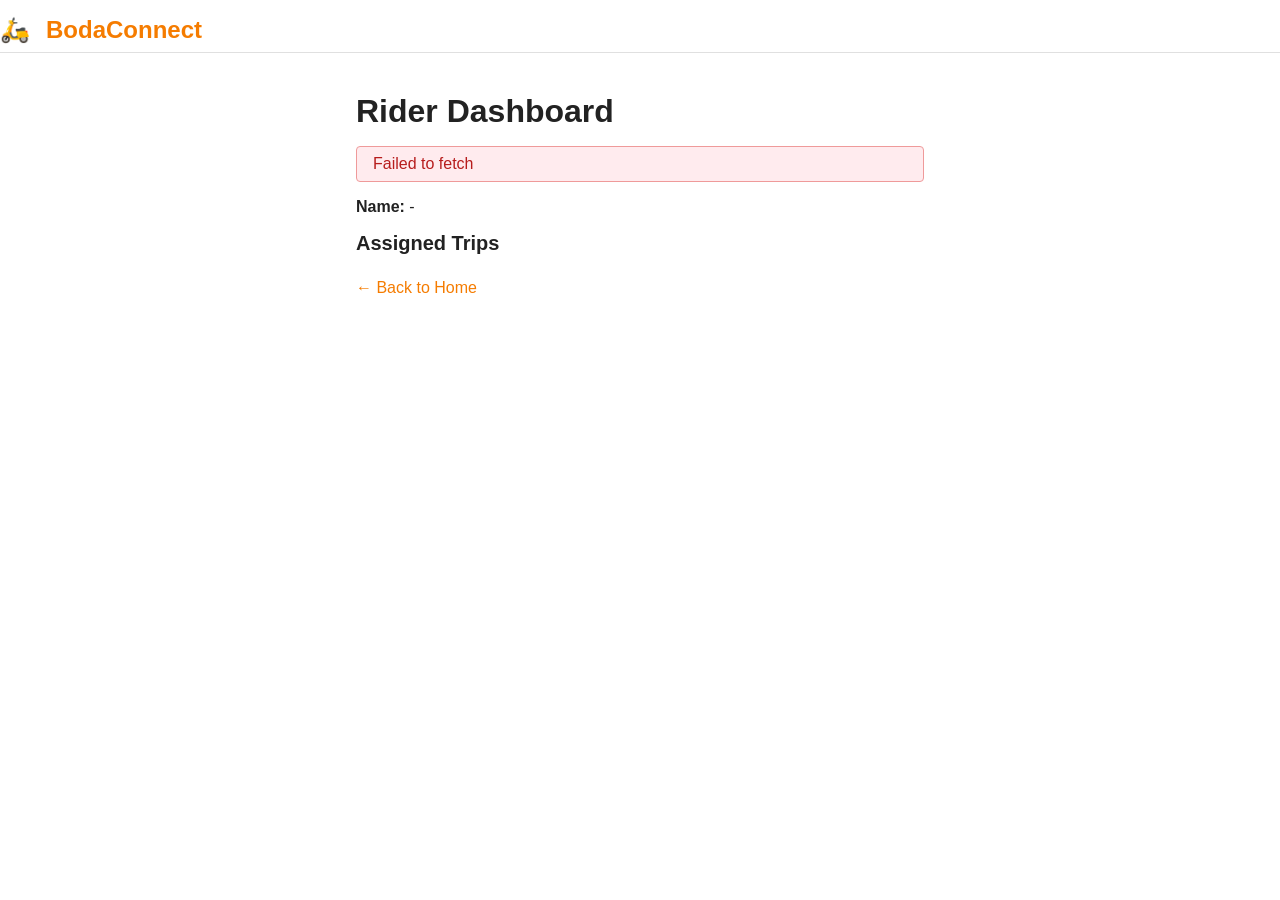
==== frontend/dashboard.html @ 8013fc85 "Cleanup: remove duplicate frontend folder, consolidate all files into 'frontend'" ====
<!DOCTYPE html>
<html lang="en">
<head>
  <meta charset="UTF-8">
  <meta name="viewport" content="width=device-width, initial-scale=1.0">
  <title>Rider Dashboard - BodaConnect</title>
  <link rel="stylesheet" href="css/styles.css">
</head>
<body class="dashboard-page">
  <header class="header">
    <span class="icon" aria-label="motorcycle">🛵</span>
    <span class="logo">BodaConnect</span>
  </header>
  <main class="container">
    <h1>Rider Dashboard</h1>
    <div id="dashboard-status"></div>
    <div style="margin-bottom:16px;">
      <strong>Name:</strong> <span id="rider-name">-</span>
    </div>
    <h2>Assigned Trips</h2>
    <ul class="trips-list" id="trips-list"></ul>
    <div style="margin-top:24px;">
      <a href="index.html" style="color:var(--accent); text-decoration:none;">&larr; Back to Home</a>
    </div>
  </main>
  <script src="js/app.js"></script>
</body>
</html>
---- frontend/css/styles.css ----
/* BodaConnect - Realistic, Clean, Product UI */
:root {
  --accent: #f57c00;
  --accent-dark: #e65100;
  --bg: #fff;
  --text: #222;
  --muted: #888;
  --border: #e0e0e0;
  --radius: 4px;
  --space-1: 8px;
  --space-2: 16px;
  --space-3: 24px;
  --max-width: 600px;
}

body {
  margin: 0;
  padding: 0;
  font-family: Arial, Helvetica, sans-serif;
  background: var(--bg);
  color: var(--text);
}

.header {
  width: 100%;
  background: var(--bg);
  border-bottom: 1px solid var(--border);
  padding: var(--space-2) 0 var(--space-1) 0;
  display: flex;
  align-items: center;
  gap: var(--space-1);
  box-sizing: border-box;
}
.header .logo {
  font-size: 1.5rem;
  font-weight: bold;
  color: var(--accent);
  margin-right: var(--space-1);
}
.header .icon {
  font-size: 1.5rem;
  margin-right: var(--space-1);
}

.container {
  max-width: var(--max-width);
  margin: 0 auto;
  padding: var(--space-3) var(--space-2);
  box-sizing: border-box;
}

h1, h2, h3 {
  font-weight: 600;
  margin-bottom: var(--space-2);
  color: var(--text);
}

h1 {
  font-size: 2rem;
  margin-top: var(--space-2);
}

h2 {
  font-size: 1.25rem;
  margin-top: var(--space-2);
}

p, label {
  font-size: 1rem;
  color: var(--text);
}

label {
  margin-bottom: var(--space-1);
  display: block;
}

input[type="text"] {
  width: 100%;
  padding: var(--space-1);
  margin-bottom: var(--space-2);
  border: 1px solid var(--border);
  border-radius: var(--radius);
  font-size: 1rem;
  background: #fafafa;
  box-sizing: border-box;
}

.button-group {
  display: flex;
  flex-direction: column;
  gap: var(--space-2);
  margin-top: var(--space-3);
}

.btn {
  padding: var(--space-1) var(--space-2);
  font-size: 1rem;
  border-radius: var(--radius);
  border: none;
  cursor: pointer;
  margin-bottom: 0;
  transition: background 0.2s, color 0.2s, border 0.2s;
}
.btn-primary {
  background: var(--accent);
  color: #fff;
  border: 1px solid var(--accent);
  font-weight: 600;
}
.btn-primary:hover:enabled {
  background: var(--accent-dark);
  border-color: var(--accent-dark);
}
.btn-primary:disabled {
  background: #ffd8b0;
  color: #fff;
  border-color: #ffd8b0;
  cursor: not-allowed;
}
.btn-secondary {
  background: #fff;
  color: var(--accent);
  border: 1px solid var(--accent);
  font-weight: 500;
}
.btn-secondary:hover:enabled {
  background: #fff3e0;
}

.status-message {
  margin: var(--space-2) 0;
  padding: var(--space-1) var(--space-2);
  border-radius: var(--radius);
  font-size: 1rem;
}
.status-success {
  background: #e8f5e9;
  color: #256029;
  border: 1px solid #a5d6a7;
}
.status-error {
  background: #ffebee;
  color: #b71c1c;
  border: 1px solid #ef9a9a;
}
.status-loading {
  background: #fffde7;
  color: var(--accent);
  border: 1px solid #ffe082;
}

.trips-list {
  list-style: none;
  padding: 0;
  margin: 0;
}
.trips-list li {
  padding: var(--space-1) 0;
  border-bottom: 1px solid var(--border);
  display: flex;
  justify-content: space-between;
  align-items: center;
  font-size: 1rem;
}
.trips-list li:last-child {
  border-bottom: none;
}

@media (max-width: 700px) {
  .container {
    padding: var(--space-2) var(--space-1);
  }
  h1 {
    font-size: 1.25rem;
  }
}
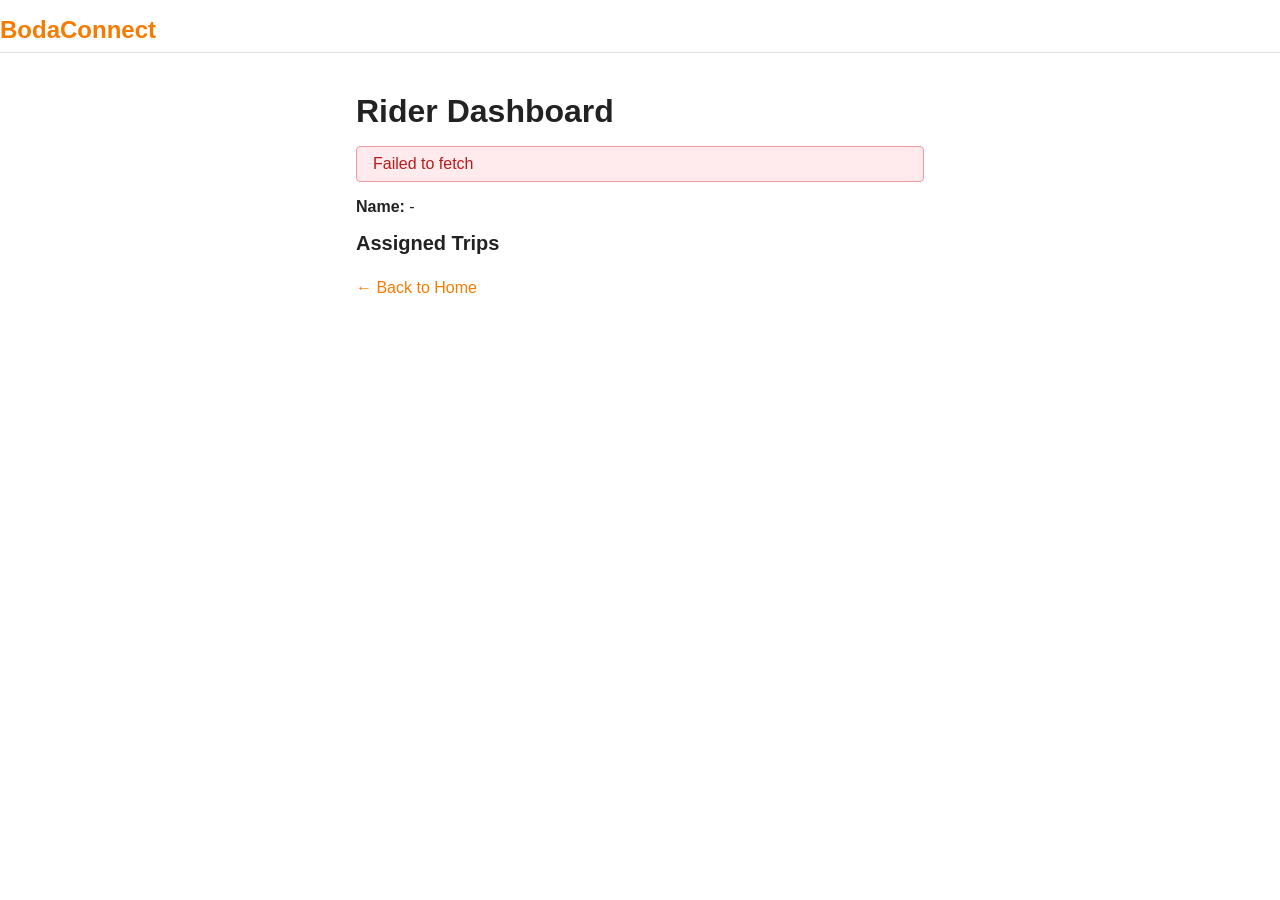
==== commit 93087fb8: "presentation went well." ====
--- a/frontend/dashboard.html
+++ b/frontend/dashboard.html
@@ -7,8 +7,7 @@
   <link rel="stylesheet" href="css/styles.css">
 </head>
 <body class="dashboard-page">
-  <header class="header">
-    <span class="icon" aria-label="motorcycle">🛵</span>
+  <header class="header"> 
     <span class="logo">BodaConnect</span>
   </header>
   <main class="container">
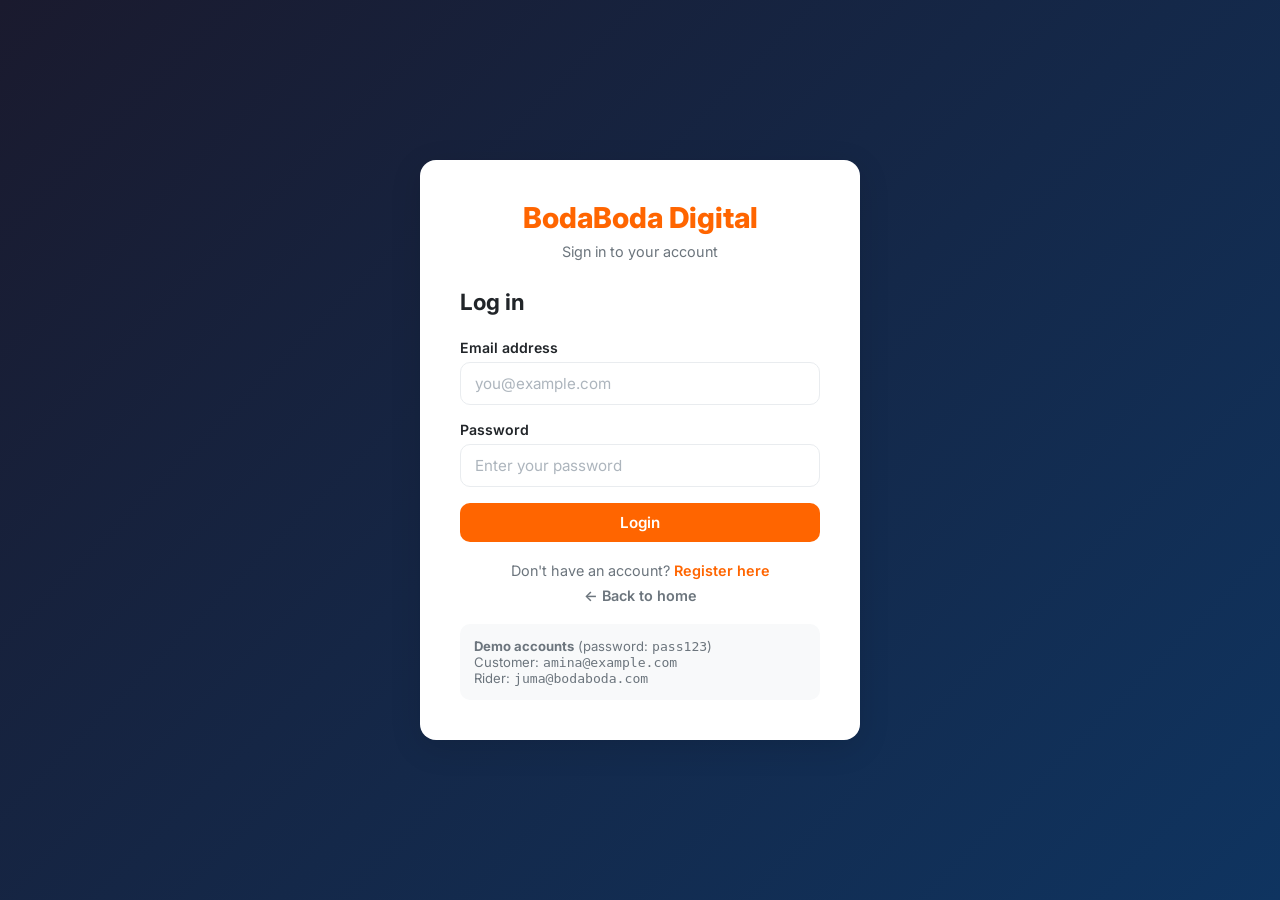
==== commit 970fd4b6: "Overhaul: SQLite DB, multi-container compose, frontend redesign, user metrics - Replace Supabase/Pos" ====
--- a/frontend/dashboard.html
+++ b/frontend/dashboard.html
@@ -3,25 +3,111 @@
 <head>
   <meta charset="UTF-8">
   <meta name="viewport" content="width=device-width, initial-scale=1.0">
-  <title>Rider Dashboard - BodaConnect</title>
+  <title>My Dashboard – BodaBoda Digital</title>
   <link rel="stylesheet" href="css/styles.css">
 </head>
-<body class="dashboard-page">
-  <header class="header"> 
-    <span class="logo">BodaConnect</span>
-  </header>
-  <main class="container">
-    <h1>Rider Dashboard</h1>
-    <div id="dashboard-status"></div>
-    <div style="margin-bottom:16px;">
-      <strong>Name:</strong> <span id="rider-name">-</span>
+<body>
+
+  <nav class="navbar">
+    <a href="/" class="navbar-brand">BodaBoda Digital</a>
+    <div class="navbar-links">
+      <a href="request.html"><button class="btn btn-primary btn-sm">+ New Ride</button></a>
+      <button class="btn btn-outline btn-sm" onclick="logout()">Logout</button>
     </div>
-    <h2>Assigned Trips</h2>
-    <ul class="trips-list" id="trips-list"></ul>
-    <div style="margin-top:24px;">
-      <a href="index.html" style="color:var(--accent); text-decoration:none;">&larr; Back to Home</a>
+  </nav>
+
+  <div class="page-wrapper">
+
+    <div class="page-header">
+      <h1>My Dashboard</h1>
+      <p id="welcome-sub" class="text-muted"></p>
     </div>
-  </main>
+
+    <div id="alert-box"></div>
+
+    <div class="stats-grid" id="stats-grid">
+      <div class="stat-card">
+        <div class="stat-label">Completed Trips</div>
+        <div class="stat-value" id="stat-completed">—</div>
+      </div>
+      <div class="stat-card">
+        <div class="stat-label">Total Trips</div>
+        <div class="stat-value" id="stat-total">—</div>
+      </div>
+      <div class="stat-card">
+        <div class="stat-label">Phone</div>
+        <div class="stat-value" id="stat-phone" style="font-size:1.1rem;">—</div>
+      </div>
+    </div>
+
+    <div class="table-wrap">
+      <h3 style="padding:20px 24px 0;">Recent Trips</h3>
+      <div id="trips-body">
+        <p style="padding:24px; color:var(--text-muted);">Loading trips...</p>
+      </div>
+    </div>
+
+  </div>
+
   <script src="js/app.js"></script>
+  <script>
+    requireLogin('customer');
+    const user = getStoredUser();
+    document.getElementById('welcome-sub').textContent = user.name;
+
+    async function loadDashboard() {
+      try {
+        const res  = await fetch(`/api/dashboard/customer?user_id=${user.user_id}`);
+        const data = await res.json();
+        if (!res.ok) throw new Error(data.error || 'Failed to load dashboard');
+
+        document.getElementById('stat-completed').textContent = data.completed;
+        document.getElementById('stat-total').textContent     = data.trips.length;
+        document.getElementById('stat-phone').textContent     = data.phone || '—';
+
+        if (!data.trips.length) {
+          document.getElementById('trips-body').innerHTML = `
+            <div style="padding:40px; text-align:center; color:var(--text-muted);">
+              No trips on record. <a href="request.html" style="color:var(--orange); font-weight:600;">Request a ride</a>
+            </div>`;
+          return;
+        }
+
+        document.getElementById('trips-body').innerHTML = `
+          <table>
+            <thead>
+              <tr>
+                <th>#</th><th>Pickup</th><th>Destination</th><th>Rider</th>
+                <th>Fare</th><th>Status</th><th>Date</th>
+              </tr>
+            </thead>
+            <tbody>
+              ${data.trips.map(t => `
+                <tr>
+                  <td data-label="#">${t.id}</td>
+                  <td data-label="Pickup">${t.pickup}</td>
+                  <td data-label="Destination">${t.destination}</td>
+                  <td data-label="Rider">${t.rider_name || '—'}</td>
+                  <td data-label="Fare">TZS ${t.fare ?? '—'}</td>
+                  <td data-label="Status"><span class="badge ${badgeClass(t.status)}">${t.status}</span></td>
+                  <td data-label="Date">${fmtDate(t.created_at)}</td>
+                </tr>`).join('')}
+            </tbody>
+          </table>`;
+      } catch(err) {
+        document.getElementById('alert-box').innerHTML = `<div class="alert alert-error">${err.message}</div>`;
+      }
+    }
+
+    function badgeClass(s) {
+      return {completed:'badge-success', active:'badge-info', pending:'badge-warning', cancelled:'badge-danger'}[s] || 'badge-secondary';
+    }
+    function fmtDate(d) {
+      if (!d) return '—';
+      return new Date(d).toLocaleDateString('en-KE', { day:'numeric', month:'short', year:'numeric' });
+    }
+
+    loadDashboard();
+  </script>
 </body>
 </html>
--- a/frontend/css/styles.css
+++ b/frontend/css/styles.css
@@ -1,177 +1,515 @@
-/* BodaConnect - Realistic, Clean, Product UI */
+@import url('https://fonts.googleapis.com/css2?family=Inter:wght@400;500;600;700;800&display=swap');
+
 :root {
-  --accent: #f57c00;
-  --accent-dark: #e65100;
-  --bg: #fff;
-  --text: #222;
-  --muted: #888;
-  --border: #e0e0e0;
-  --radius: 4px;
-  --space-1: 8px;
-  --space-2: 16px;
-  --space-3: 24px;
-  --max-width: 600px;
-}
+  --orange:       #FF6500;
+  --orange-dark:  #D94F00;
+  --orange-light: #FFF0E6;
+  --dark:         #1A1A2E;
+  --dark-2:       #16213E;
+  --gray-1:       #F8F9FA;
+  --gray-2:       #E9ECEF;
+  --gray-3:       #ADB5BD;
+  --text:         #212529;
+  --text-muted:   #6C757D;
+  --success:      #2ECC71;
+  --danger:       #E74C3C;
+  --warning:      #F39C12;
+  --white:        #FFFFFF;
+  --radius:       10px;
+  --radius-lg:    16px;
+  --shadow:       0 2px 12px rgba(0,0,0,.08);
+  --shadow-lg:    0 8px 32px rgba(0,0,0,.12);
+  --transition:   all .2s ease;
+}
+
+*, *::before, *::after { box-sizing: border-box; margin: 0; padding: 0; }
 
 body {
-  margin: 0;
-  padding: 0;
-  font-family: Arial, Helvetica, sans-serif;
-  background: var(--bg);
+  font-family: 'Inter', Arial, sans-serif;
+  background: var(--gray-1);
   color: var(--text);
-}
-
-.header {
-  width: 100%;
-  background: var(--bg);
-  border-bottom: 1px solid var(--border);
-  padding: var(--space-2) 0 var(--space-1) 0;
+  min-height: 100vh;
+}
+
+a { text-decoration: none; color: inherit; }
+
+/* ── Navbar ─────────────────────────────────────── */
+.navbar {
+  background: var(--white);
+  border-bottom: 1px solid var(--gray-2);
+  padding: 0 24px;
+  height: 64px;
   display: flex;
   align-items: center;
-  gap: var(--space-1);
-  box-sizing: border-box;
-}
-.header .logo {
-  font-size: 1.5rem;
-  font-weight: bold;
-  color: var(--accent);
-  margin-right: var(--space-1);
-}
-.header .icon {
-  font-size: 1.5rem;
-  margin-right: var(--space-1);
-}
-
-.container {
-  max-width: var(--max-width);
-  margin: 0 auto;
-  padding: var(--space-3) var(--space-2);
-  box-sizing: border-box;
-}
-
-h1, h2, h3 {
+  justify-content: space-between;
+  position: sticky;
+  top: 0;
+  z-index: 100;
+  box-shadow: var(--shadow);
+}
+.navbar-brand {
+  display: flex;
+  align-items: center;
+  gap: 10px;
+  font-size: 1.4rem;
+  font-weight: 800;
+  color: var(--orange);
+}
+.navbar-brand .icon { font-size: 1.6rem; }
+.navbar-links { display: flex; align-items: center; gap: 12px; }
+
+/* ── Buttons ─────────────────────────────────────── */
+.btn {
+  display: inline-flex;
+  align-items: center;
+  justify-content: center;
+  gap: 6px;
+  padding: 10px 20px;
+  font-size: .95rem;
   font-weight: 600;
-  margin-bottom: var(--space-2);
-  color: var(--text);
-}
-
-h1 {
-  font-size: 2rem;
-  margin-top: var(--space-2);
-}
-
-h2 {
-  font-size: 1.25rem;
-  margin-top: var(--space-2);
-}
-
-p, label {
-  font-size: 1rem;
-  color: var(--text);
-}
-
-label {
-  margin-bottom: var(--space-1);
-  display: block;
-}
-
-input[type="text"] {
-  width: 100%;
-  padding: var(--space-1);
-  margin-bottom: var(--space-2);
-  border: 1px solid var(--border);
-  border-radius: var(--radius);
-  font-size: 1rem;
-  background: #fafafa;
-  box-sizing: border-box;
-}
-
-.button-group {
-  display: flex;
-  flex-direction: column;
-  gap: var(--space-2);
-  margin-top: var(--space-3);
-}
-
-.btn {
-  padding: var(--space-1) var(--space-2);
-  font-size: 1rem;
   border-radius: var(--radius);
   border: none;
   cursor: pointer;
-  margin-bottom: 0;
-  transition: background 0.2s, color 0.2s, border 0.2s;
+  transition: var(--transition);
+  font-family: 'Inter', Arial, sans-serif;
 }
 .btn-primary {
-  background: var(--accent);
-  color: #fff;
-  border: 1px solid var(--accent);
+  background: var(--orange);
+  color: var(--white);
+}
+.btn-primary:hover { background: var(--orange-dark); }
+.btn-outline {
+  background: transparent;
+  color: var(--orange);
+  border: 2px solid var(--orange);
+}
+.btn-outline:hover { background: var(--orange-light); }
+.btn-ghost {
+  background: transparent;
+  color: var(--text-muted);
+}
+.btn-ghost:hover { background: var(--gray-2); color: var(--text); }
+.btn-success { background: var(--success); color: var(--white); }
+.btn-success:hover { background: #27AE60; }
+.btn-danger  { background: var(--danger);  color: var(--white); }
+.btn-danger:hover  { background: #C0392B; }
+.btn-sm { padding: 6px 14px; font-size: .85rem; }
+.btn-lg { padding: 14px 32px; font-size: 1.05rem; }
+.btn-block { width: 100%; }
+.btn:disabled { opacity: .5; cursor: not-allowed; }
+
+/* ── Hero ────────────────────────────────────────── */
+.hero {
+  background: linear-gradient(135deg, var(--dark) 0%, var(--dark-2) 50%, #0F3460 100%);
+  color: var(--white);
+  padding: 80px 24px 100px;
+  text-align: center;
+  position: relative;
+  overflow: hidden;
+}
+.hero::before {
+  content: '';
+  position: absolute;
+  inset: 0;
+  background: url("data:image/svg+xml,%3Csvg width='60' height='60' viewBox='0 0 60 60' xmlns='http://www.w3.org/2000/svg'%3E%3Cg fill='none' fill-rule='evenodd'%3E%3Cg fill='%23ffffff' fill-opacity='0.03'%3E%3Ccircle cx='30' cy='30' r='4'/%3E%3C/g%3E%3C/g%3E%3C/svg%3E");
+  pointer-events: none;
+}
+.hero-badge {
+  display: inline-block;
+  background: rgba(255,101,0,.2);
+  border: 1px solid rgba(255,101,0,.4);
+  color: #FFB380;
+  padding: 6px 16px;
+  border-radius: 20px;
+  font-size: .85rem;
   font-weight: 600;
-}
-.btn-primary:hover:enabled {
-  background: var(--accent-dark);
-  border-color: var(--accent-dark);
-}
-.btn-primary:disabled {
-  background: #ffd8b0;
-  color: #fff;
-  border-color: #ffd8b0;
-  cursor: not-allowed;
-}
-.btn-secondary {
-  background: #fff;
-  color: var(--accent);
-  border: 1px solid var(--accent);
+  margin-bottom: 24px;
+}
+.hero h1 {
+  font-size: clamp(2rem, 5vw, 3.5rem);
+  font-weight: 800;
+  line-height: 1.15;
+  margin-bottom: 20px;
+}
+.hero h1 span { color: var(--orange); }
+.hero p {
+  font-size: 1.15rem;
+  color: rgba(255,255,255,.75);
+  max-width: 520px;
+  margin: 0 auto 36px;
+}
+.hero-cta { display: flex; gap: 14px; justify-content: center; flex-wrap: wrap; }
+
+/* ── Stats bar ───────────────────────────────────── */
+.stats-bar {
+  background: var(--white);
+  box-shadow: var(--shadow-lg);
+  border-radius: var(--radius-lg);
+  display: flex;
+  justify-content: space-around;
+  flex-wrap: wrap;
+  gap: 16px;
+  padding: 24px 32px;
+  max-width: 800px;
+  margin: -40px auto 0;
+  position: relative;
+  z-index: 10;
+}
+.stat-item { text-align: center; }
+.stat-item .num {
+  font-size: 1.8rem;
+  font-weight: 800;
+  color: var(--orange);
+  display: block;
+}
+.stat-item .label {
+  font-size: .82rem;
+  color: var(--text-muted);
   font-weight: 500;
-}
-.btn-secondary:hover:enabled {
-  background: #fff3e0;
-}
-
-.status-message {
-  margin: var(--space-2) 0;
-  padding: var(--space-1) var(--space-2);
+  text-transform: uppercase;
+  letter-spacing: .05em;
+}
+
+/* ── Section ─────────────────────────────────────── */
+.section { padding: 72px 24px; }
+.section-title {
+  text-align: center;
+  font-size: 2rem;
+  font-weight: 800;
+  margin-bottom: 8px;
+}
+.section-sub {
+  text-align: center;
+  color: var(--text-muted);
+  margin-bottom: 48px;
+  font-size: 1rem;
+}
+
+/* ── Cards ───────────────────────────────────────── */
+.card {
+  background: var(--white);
+  border-radius: var(--radius-lg);
+  box-shadow: var(--shadow);
+  padding: 28px;
+}
+.card-grid {
+  display: grid;
+  grid-template-columns: repeat(auto-fit, minmax(240px, 1fr));
+  gap: 24px;
+  max-width: 1100px;
+  margin: 0 auto;
+}
+.feature-card {
+  text-align: center;
+  padding: 36px 24px;
+  border-radius: var(--radius-lg);
+  background: var(--white);
+  box-shadow: var(--shadow);
+  transition: var(--transition);
+}
+.feature-card:hover { transform: translateY(-4px); box-shadow: var(--shadow-lg); }
+.feature-card h3 { font-size: 1.1rem; font-weight: 700; margin-bottom: 8px; }
+.feature-card p  { color: var(--text-muted); font-size: .9rem; line-height: 1.6; }
+
+/* ── Steps ───────────────────────────────────────── */
+.steps { display: flex; justify-content: center; gap: 40px; flex-wrap: wrap; }
+.step { text-align: center; max-width: 200px; }
+.step-num {
+  width: 52px; height: 52px;
+  background: var(--orange);
+  color: var(--white);
+  border-radius: 50%;
+  display: flex; align-items: center; justify-content: center;
+  font-size: 1.3rem;
+  font-weight: 800;
+  margin: 0 auto 16px;
+}
+.step h3 { font-size: 1rem; font-weight: 700; margin-bottom: 6px; }
+.step p  { color: var(--text-muted); font-size: .88rem; }
+
+/* ── Auth pages ──────────────────────────────────── */
+.auth-page {
+  min-height: 100vh;
+  display: flex;
+  align-items: center;
+  justify-content: center;
+  background: linear-gradient(135deg, var(--dark) 0%, #0F3460 100%);
+  padding: 24px;
+}
+.auth-card {
+  background: var(--white);
+  border-radius: var(--radius-lg);
+  padding: 40px;
+  width: 100%;
+  max-width: 440px;
+  box-shadow: var(--shadow-lg);
+}
+.auth-card .logo {
+  text-align: center;
+  font-size: 1.8rem;
+  font-weight: 800;
+  color: var(--orange);
+  margin-bottom: 8px;
+}
+.auth-card .logo-sub {
+  text-align: center;
+  color: var(--text-muted);
+  margin-bottom: 28px;
+  font-size: .9rem;
+}
+.auth-card h2 { font-size: 1.4rem; font-weight: 700; margin-bottom: 24px; }
+.auth-footer {
+  text-align: center;
+  margin-top: 20px;
+  color: var(--text-muted);
+  font-size: .9rem;
+}
+.auth-footer a { color: var(--orange); font-weight: 600; }
+
+/* Role selector */
+.role-selector {
+  display: grid;
+  grid-template-columns: 1fr 1fr;
+  gap: 12px;
+  margin-bottom: 20px;
+}
+.role-option {
+  border: 2px solid var(--gray-2);
   border-radius: var(--radius);
+  padding: 14px 10px;
+  text-align: center;
+  cursor: pointer;
+  transition: var(--transition);
+}
+.role-option:hover { border-color: var(--orange); }
+.role-option.active { border-color: var(--orange); background: var(--orange-light); }
+.role-option span { font-size: .9rem; font-weight: 600; }
+
+/* ── Form ────────────────────────────────────────── */
+.form-group { margin-bottom: 16px; }
+.form-label { display: block; font-size: .88rem; font-weight: 600; margin-bottom: 6px; color: var(--text); }
+.form-input {
+  width: 100%;
+  padding: 11px 14px;
+  border: 1.5px solid var(--gray-2);
+  border-radius: var(--radius);
+  font-size: .95rem;
+  font-family: 'Inter', Arial, sans-serif;
+  background: var(--white);
+  color: var(--text);
+  transition: var(--transition);
+}
+.form-input:focus { outline: none; border-color: var(--orange); box-shadow: 0 0 0 3px rgba(255,101,0,.12); }
+.form-input::placeholder { color: var(--gray-3); }
+.form-select {
+  appearance: none;
+  background-image: url("data:image/svg+xml,%3Csvg xmlns='http://www.w3.org/2000/svg' width='16' height='16' fill='%23ADB5BD' viewBox='0 0 16 16'%3E%3Cpath d='M7.247 11.14 2.451 5.658C1.885 5.013 2.345 4 3.204 4h9.592a1 1 0 0 1 .753 1.659l-4.796 5.48a1 1 0 0 1-1.506 0z'/%3E%3C/svg%3E");
+  background-repeat: no-repeat;
+  background-position: right 12px center;
+  padding-right: 36px;
+}
+
+/* ── Alert ───────────────────────────────────────── */
+.alert {
+  padding: 12px 16px;
+  border-radius: var(--radius);
+  font-size: .9rem;
+  margin-bottom: 16px;
+}
+.alert-success { background: #D4EDDA; color: #155724; border: 1px solid #C3E6CB; }
+.alert-error   { background: #F8D7DA; color: #721C24; border: 1px solid #F5C6CB; }
+.alert-info    { background: #D1ECF1; color: #0C5460; border: 1px solid #BEE5EB; }
+.alert-warning { background: #FFF3CD; color: #856404; border: 1px solid #FFEEBA; }
+
+/* ── Dashboard pages ─────────────────────────────── */
+.page-wrapper { max-width: 1100px; margin: 0 auto; padding: 32px 24px; }
+.page-header { margin-bottom: 28px; }
+.page-header h1 { font-size: 1.8rem; font-weight: 800; }
+.page-header p  { color: var(--text-muted); margin-top: 4px; }
+
+.stats-grid {
+  display: grid;
+  grid-template-columns: repeat(auto-fit, minmax(160px, 1fr));
+  gap: 16px;
+  margin-bottom: 28px;
+}
+.stat-card {
+  background: var(--white);
+  border-radius: var(--radius-lg);
+  padding: 20px;
+  box-shadow: var(--shadow);
+}
+.stat-card .stat-label {
+  font-size: .8rem;
+  font-weight: 600;
+  color: var(--text-muted);
+  text-transform: uppercase;
+  letter-spacing: .06em;
+  margin-bottom: 8px;
+}
+.stat-card .stat-value {
+  font-size: 2rem;
+  font-weight: 800;
+  color: var(--text);
+}
+
+/* ── Table ───────────────────────────────────────── */
+.table-wrap {
+  background: var(--white);
+  border-radius: var(--radius-lg);
+  box-shadow: var(--shadow);
+  overflow: hidden;
+}
+.table-wrap h3 {
+  padding: 20px 24px 0;
   font-size: 1rem;
-}
-.status-success {
-  background: #e8f5e9;
-  color: #256029;
-  border: 1px solid #a5d6a7;
-}
-.status-error {
-  background: #ffebee;
-  color: #b71c1c;
-  border: 1px solid #ef9a9a;
-}
-.status-loading {
-  background: #fffde7;
-  color: var(--accent);
-  border: 1px solid #ffe082;
-}
-
-.trips-list {
-  list-style: none;
-  padding: 0;
-  margin: 0;
-}
-.trips-list li {
-  padding: var(--space-1) 0;
-  border-bottom: 1px solid var(--border);
+  font-weight: 700;
+}
+table {
+  width: 100%;
+  border-collapse: collapse;
+  font-size: .9rem;
+}
+thead th {
+  background: var(--gray-1);
+  padding: 12px 20px;
+  text-align: left;
+  font-size: .78rem;
+  font-weight: 700;
+  text-transform: uppercase;
+  letter-spacing: .06em;
+  color: var(--text-muted);
+  border-bottom: 1px solid var(--gray-2);
+}
+tbody td {
+  padding: 14px 20px;
+  border-bottom: 1px solid var(--gray-2);
+  vertical-align: middle;
+}
+tbody tr:last-child td { border-bottom: none; }
+tbody tr:hover { background: var(--gray-1); }
+
+/* ── Badge ───────────────────────────────────────── */
+.badge {
+  display: inline-block;
+  padding: 3px 10px;
+  border-radius: 20px;
+  font-size: .76rem;
+  font-weight: 700;
+  text-transform: uppercase;
+  letter-spacing: .04em;
+}
+.badge-success   { background: #D4EDDA; color: #155724; }
+.badge-warning   { background: #FFF3CD; color: #856404; }
+.badge-danger    { background: #F8D7DA; color: #721C24; }
+.badge-info      { background: #D1ECF1; color: #0C5460; }
+.badge-secondary { background: var(--gray-2); color: var(--text-muted); }
+.badge-orange    { background: var(--orange-light); color: var(--orange-dark); }
+
+/* ── Rider status toggle ─────────────────────────── */
+.status-toggle {
   display: flex;
-  justify-content: space-between;
-  align-items: center;
-  font-size: 1rem;
-}
-.trips-list li:last-child {
-  border-bottom: none;
-}
-
-@media (max-width: 700px) {
-  .container {
-    padding: var(--space-2) var(--space-1);
-  }
-  h1 {
-    font-size: 1.25rem;
-  }
-}
+  gap: 10px;
+  flex-wrap: wrap;
+  margin-bottom: 16px;
+}
+.status-btn {
+  padding: 8px 18px;
+  border-radius: 20px;
+  border: 2px solid var(--gray-2);
+  background: var(--white);
+  font-size: .85rem;
+  font-weight: 600;
+  cursor: pointer;
+  transition: var(--transition);
+  font-family: 'Inter', Arial, sans-serif;
+}
+.status-btn[data-status="available"].active { background: #D4EDDA; border-color: var(--success); color: #155724; }
+.status-btn[data-status="busy"].active      { background: #FFF3CD; border-color: var(--warning); color: #856404; }
+.status-btn[data-status="offline"].active   { background: var(--gray-2); border-color: var(--gray-3); color: var(--text-muted); }
+
+/* ── Rider card ──────────────────────────────────── */
+.riders-grid {
+  display: grid;
+  grid-template-columns: repeat(auto-fill, minmax(220px, 1fr));
+  gap: 16px;
+  margin-top: 16px;
+}
+.rider-card {
+  background: var(--white);
+  border-radius: var(--radius-lg);
+  padding: 20px;
+  box-shadow: var(--shadow);
+  text-align: center;
+}
+.rider-avatar {
+  width: 48px; height: 48px;
+  background: var(--orange-light);
+  border-radius: 50%;
+  display: flex; align-items: center; justify-content: center;
+  font-size: 1.2rem;
+  font-weight: 700;
+  color: var(--orange-dark);
+  margin: 0 auto 12px;
+}
+.rider-card h4 { font-size: .95rem; font-weight: 700; margin-bottom: 4px; }
+.rider-card p  { font-size: .8rem; color: var(--text-muted); margin-bottom: 6px; }
+
+/* ── Request form page ───────────────────────────── */
+.request-layout {
+  display: grid;
+  grid-template-columns: 1fr 1fr;
+  gap: 28px;
+  align-items: start;
+}
+@media (max-width: 768px) {
+  .request-layout { grid-template-columns: 1fr; }
+}
+
+/* ── Footer ──────────────────────────────────────── */
+footer {
+  background: var(--dark);
+  color: rgba(255,255,255,.6);
+  text-align: center;
+  padding: 28px 24px;
+  font-size: .88rem;
+}
+footer strong { color: var(--orange); }
+
+/* ── Utility ─────────────────────────────────────── */
+.text-orange  { color: var(--orange); }
+.text-muted   { color: var(--text-muted); }
+.text-success { color: var(--success); }
+.text-danger  { color: var(--danger); }
+.text-center  { text-align: center; }
+.mt-1 { margin-top: 8px;  }
+.mt-2 { margin-top: 16px; }
+.mt-3 { margin-top: 24px; }
+.mb-1 { margin-bottom: 8px;  }
+.mb-2 { margin-bottom: 16px; }
+.mb-3 { margin-bottom: 24px; }
+.d-flex { display: flex; }
+.align-center { align-items: center; }
+.gap-2 { gap: 8px; }
+.fw-bold { font-weight: 700; }
+.fs-sm  { font-size: .85rem; }
+
+.spinner {
+  width: 20px; height: 20px;
+  border: 2px solid rgba(255,255,255,.3);
+  border-top-color: var(--white);
+  border-radius: 50%;
+  animation: spin .7s linear infinite;
+  display: inline-block;
+}
+@keyframes spin { to { transform: rotate(360deg); } }
+
+@media (max-width: 600px) {
+  .hero { padding: 56px 16px 80px; }
+  .auth-card { padding: 28px 20px; }
+  .stats-bar { padding: 20px 16px; }
+  .stats-grid { grid-template-columns: 1fr 1fr; }
+  thead { display: none; }
+  tbody td { display: block; padding: 8px 16px; }
+  tbody td::before { content: attr(data-label); font-weight: 700; display: block; font-size: .75rem; color: var(--text-muted); }
+}
